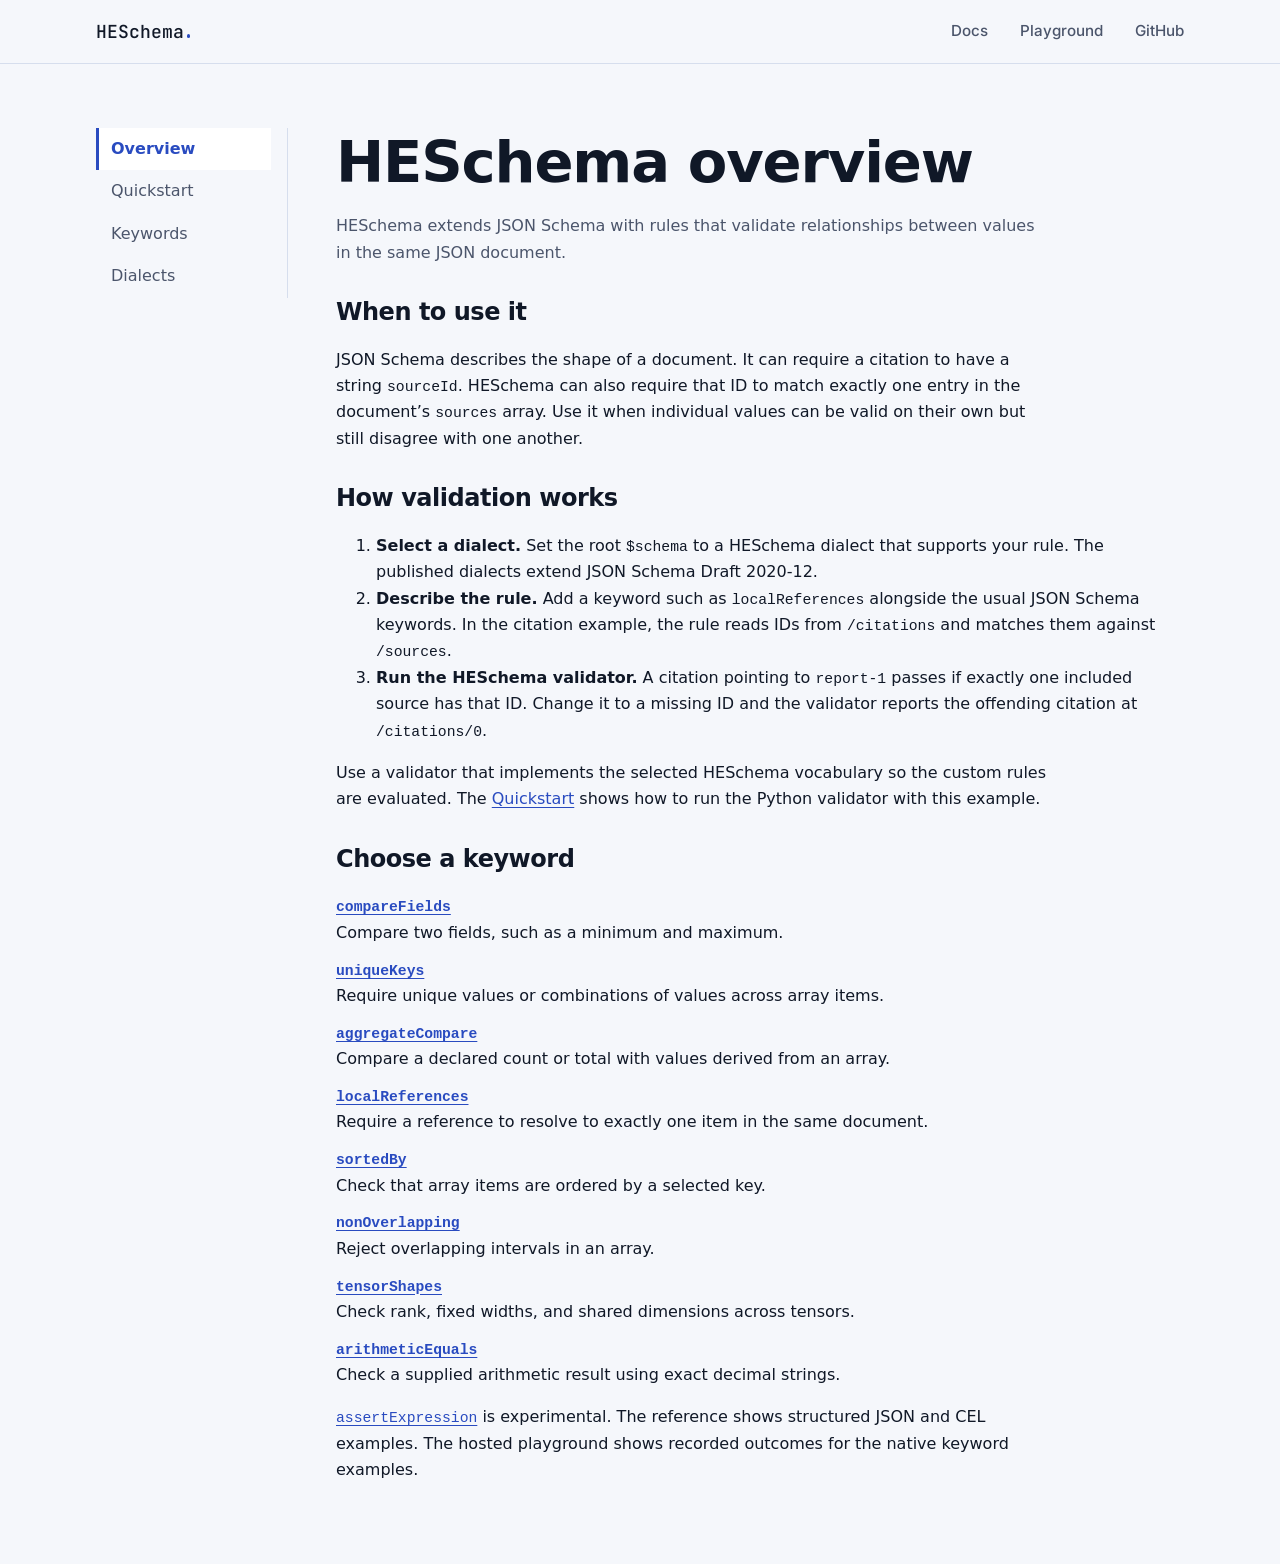
==== docs/index.html @ dccbb168 "Organize HESchema documentation into chapters" ====
<!doctype html>
<html lang="en">
<head>
  <meta charset="utf-8">
  <meta name="viewport" content="width=device-width, initial-scale=1">
  <title>Overview | HESchema Docs</title>
  <link rel="stylesheet" href="../style.css">
</head>
<body>
<header><nav aria-label="Main navigation"><a class="brand" href="../">HESchema</a><a href="../docs/" aria-current="true">Docs</a><a href="../playground/">Playground</a><a href="https://github.com/HarshPopat23/HESchema-">GitHub</a></nav></header>
<main class="docs-layout">
  <nav class="docs-sidebar" aria-label="Documentation chapters">
    <ol>
      <li><a href="../docs/" aria-current="page">Overview</a></li>
      <li><a href="../docs/quickstart/">Quickstart</a></li>
      <li><a href="../docs/keywords/">Keywords</a></li>
      <li><a href="../docs/dialects/">Dialects</a></li>
    </ol>
  </nav>
  <article class="docs-content">
<h1>HESchema overview</h1>
<p class="lead">HESchema extends JSON Schema with rules that validate relationships between values in the same JSON document.</p>

<h2>When to use it</h2>
<p>JSON Schema describes the shape of a document. It can require a citation to have a string <code>sourceId</code>. HESchema can also require that ID to match exactly one entry in the document’s <code>sources</code> array. Use it when individual values can be valid on their own but still disagree with one another.</p>

<h2>How validation works</h2>
<ol>
  <li><strong>Select a dialect.</strong> Set the root <code>$schema</code> to a HESchema dialect that supports your rule. The published dialects extend JSON Schema Draft 2020-12.</li>
  <li><strong>Describe the rule.</strong> Add a keyword such as <code>localReferences</code> alongside the usual JSON Schema keywords. In the citation example, the rule reads IDs from <code>/citations</code> and matches them against <code>/sources</code>.</li>
  <li><strong>Run the HESchema validator.</strong> A citation pointing to <code>report-1</code> passes if exactly one included source has that ID. Change it to a missing ID and the validator reports the offending citation at <code>/citations/0</code>.</li>
</ol>
<p>Use a validator that implements the selected HESchema vocabulary so the custom rules are evaluated. The <a href="quickstart/">Quickstart</a> shows how to run the Python validator with this example.</p>

<h2>Choose a keyword</h2>
<dl>
  <dt><a href="keywords/#compareFields"><code>compareFields</code></a></dt><dd>Compare two fields, such as a minimum and maximum.</dd>
  <dt><a href="keywords/#uniqueKeys"><code>uniqueKeys</code></a></dt><dd>Require unique values or combinations of values across array items.</dd>
  <dt><a href="keywords/#aggregateCompare"><code>aggregateCompare</code></a></dt><dd>Compare a declared count or total with values derived from an array.</dd>
  <dt><a href="keywords/#localReferences"><code>localReferences</code></a></dt><dd>Require a reference to resolve to exactly one item in the same document.</dd>
  <dt><a href="keywords/#sortedBy"><code>sortedBy</code></a></dt><dd>Check that array items are ordered by a selected key.</dd>
  <dt><a href="keywords/#nonOverlapping"><code>nonOverlapping</code></a></dt><dd>Reject overlapping intervals in an array.</dd>
  <dt><a href="keywords/#tensorShapes"><code>tensorShapes</code></a></dt><dd>Check rank, fixed widths, and shared dimensions across tensors.</dd>
  <dt><a href="keywords/#arithmeticEquals"><code>arithmeticEquals</code></a></dt><dd>Check a supplied arithmetic result using exact decimal strings.</dd>
</dl>
<p><a href="keywords/#assertExpression"><code>assertExpression</code></a> is experimental. The reference shows structured JSON and CEL examples. The hosted playground shows recorded outcomes for the native keyword examples.</p>
  </article>
</main>
</body>
</html>
---- style.css ----
@import url("https://fonts.googleapis.com/css2?family=Inter:wght@500&family=JetBrains+Mono:wght@500&display=swap");

:root {
  color-scheme: light;
  --bg: #f5f7fb;
  --surface: #fff;
  --text: #101827;
  --muted: #4b556b;
  --accent: #294bc0;
  --border: #d6deed;
  --code: #0e1424;
}
* { box-sizing: border-box; }
body { margin: 0; background: var(--bg); color: var(--text); font: 1rem/1.65 system-ui, sans-serif; }
a { color: var(--accent); text-underline-offset: .18em; }
:focus-visible { outline: 3px solid var(--accent); outline-offset: 3px; }
footer { background: var(--surface); border-block-end: 1px solid var(--border); }
header { background: var(--bg); border-block-end: 1px solid var(--border); }
header nav, main, .footer-inner { width: min(100% - 2rem, 68rem); margin-inline: auto; }
header nav {
  display: flex;
  flex-wrap: wrap;
  align-items: center;
  gap: .75rem clamp(1rem, 3vw, 2rem);
  padding-block: 1.125rem;
  font: 500 .95rem/1.5 "Inter", system-ui, sans-serif;
}
header nav a { color: var(--muted); text-decoration: none; }
header nav a:hover { color: var(--accent); text-decoration: underline; }
header nav .brand {
  color: var(--text);
  font: 500 1.125rem/1.5 "JetBrains Mono", ui-monospace, monospace;
  margin-inline-end: auto;
}
header nav .brand::after {
  content: "";
  display: inline-block;
  inline-size: .2em;
  block-size: .2em;
  margin-inline-start: .15em;
  border-radius: 50%;
  background: var(--accent);
}
@media (max-width: 42rem) {
  header nav { padding-block: .875rem; }
  header nav .brand { flex-basis: 100%; }
}
main { padding-block: clamp(1.5rem, 5vw, 4rem); min-height: 70vh; }
.reading { max-width: 52rem; }
h1, h2, h3 { line-height: 1.2; letter-spacing: -.02em; }
h1 { font-size: clamp(2rem, 6vw, 3.6rem); margin: 0 0 1rem; }
h2 { margin-top: 2rem; }
p { max-width: 70ch; }
.lead, .muted { color: var(--muted); }
.columns { display: grid; grid-template-columns: repeat(2, minmax(0, 1fr)); gap: 1.5rem; }
.hero { align-items: center; }
.card, details { border: 1px solid var(--border); border-radius: .65rem; padding: 1rem; background: var(--surface); }
details { margin-block: .6rem; }
summary { cursor: pointer; font-weight: 650; }
pre { background: var(--code); color: #e3ebff; padding: 1rem; border-radius: .55rem; overflow: auto; }
pre, code, textarea { font-family: ui-monospace, monospace; font-size: .92rem; }
button, select, textarea, .button { border: 1px solid var(--border); border-radius: .4rem; padding: .55rem .75rem; color: var(--text); background: white; }
button, select, .button { font: inherit; }
button, .button { cursor: pointer; }
button:disabled { cursor: wait; opacity: .7; }
.primary { background: var(--accent); color: white; border-color: var(--accent); }
.button { display: inline-block; text-decoration: none; }
.actions { display: flex; flex-wrap: wrap; align-items: center; gap: .65rem; margin-block: 1rem; }
label { display: block; font-weight: 650; }
textarea { display: block; width: 100%; min-height: 21rem; resize: vertical; }
#result { white-space: pre-wrap; overflow-wrap: anywhere; }
.table { overflow-x: auto; }
table { width: 100%; border-collapse: collapse; background: white; }
th, td { padding: .65rem; text-align: left; border-bottom: 1px solid var(--border); }
.footer-inner { padding-block: 1rem; }
section[id] { scroll-margin-top: 1rem; }
@media (max-width: 45rem) { .columns { grid-template-columns: 1fr; } }

.home-code {
  margin: 0;
  overflow: hidden;
  color: #e3ebff;
  background: var(--code);
  border: 1px solid #27324a;
  border-radius: .8rem;
  box-shadow: 0 18px 35px -24px #0e1424;
}
.home-code figcaption {
  display: flex;
  align-items: center;
  gap: 1rem;
  padding: .85rem 1.25rem;
  border-bottom: 1px solid #27324a;
  color: #b6c2da;
  font: .85rem/1.5 "JetBrains Mono", ui-monospace, monospace;
}
.home-code-lights {
  inline-size: .55rem;
  block-size: .55rem;
  margin-inline-end: 1.4rem;
  border-radius: 50%;
  background: #ff6864;
  box-shadow: .8rem 0 #f8c24b, 1.6rem 0 #52ce77;
}
.home-code pre { margin: 0; padding: 1.25rem; }
.home-code code { font-family: "JetBrains Mono", ui-monospace, monospace; }
.home-code code span { color: #a9eea1; }
.home-explainer { margin-block-start: clamp(3rem, 7vw, 6rem); }
.home-step {
  align-items: center;
  gap: clamp(1rem, 4vw, 3rem);
  padding-block: 1.5rem;
  border-top: 1px solid var(--border);
}
.home-step h3 { margin-block-start: 0; }
.home-step img { display: block; width: 100%; height: auto; }
@media (max-width: 45rem) {
  .home-step img { order: 1; }
}

.docs-layout {
  display: grid;
  grid-template-columns: 12rem minmax(0, 1fr);
  align-items: start;
  gap: clamp(1.5rem, 4vw, 3rem);
}
.docs-sidebar {
  position: sticky;
  top: 1rem;
  border-inline-end: 1px solid var(--border);
  padding-inline-end: 1rem;
}
.docs-sidebar ol { margin: 0; padding: 0; list-style: none; }
.docs-sidebar a {
  display: block;
  padding: .5rem .75rem;
  border-inline-start: 3px solid transparent;
  color: var(--muted);
  text-decoration: none;
}
.docs-sidebar a:hover { text-decoration: underline; }
.docs-sidebar a[aria-current="page"] {
  border-inline-start-color: var(--accent);
  background: var(--surface);
  color: var(--accent);
  font-weight: 650;
}
.docs-content { min-width: 0; overflow-wrap: anywhere; }
.docs-content pre { overflow-wrap: normal; }
.docs-content dt { margin-block-start: .65rem; font-weight: 650; }
.docs-content dd { margin-inline-start: 0; }
@media (max-width: 45rem) {
  .docs-layout { grid-template-columns: minmax(0, 1fr); }
  .docs-sidebar {
    position: static;
    border-inline-end: 0;
    border-block-end: 1px solid var(--border);
    padding: 0 0 .5rem;
  }
  .docs-sidebar ol { display: flex; flex-wrap: wrap; gap: .25rem; }
}
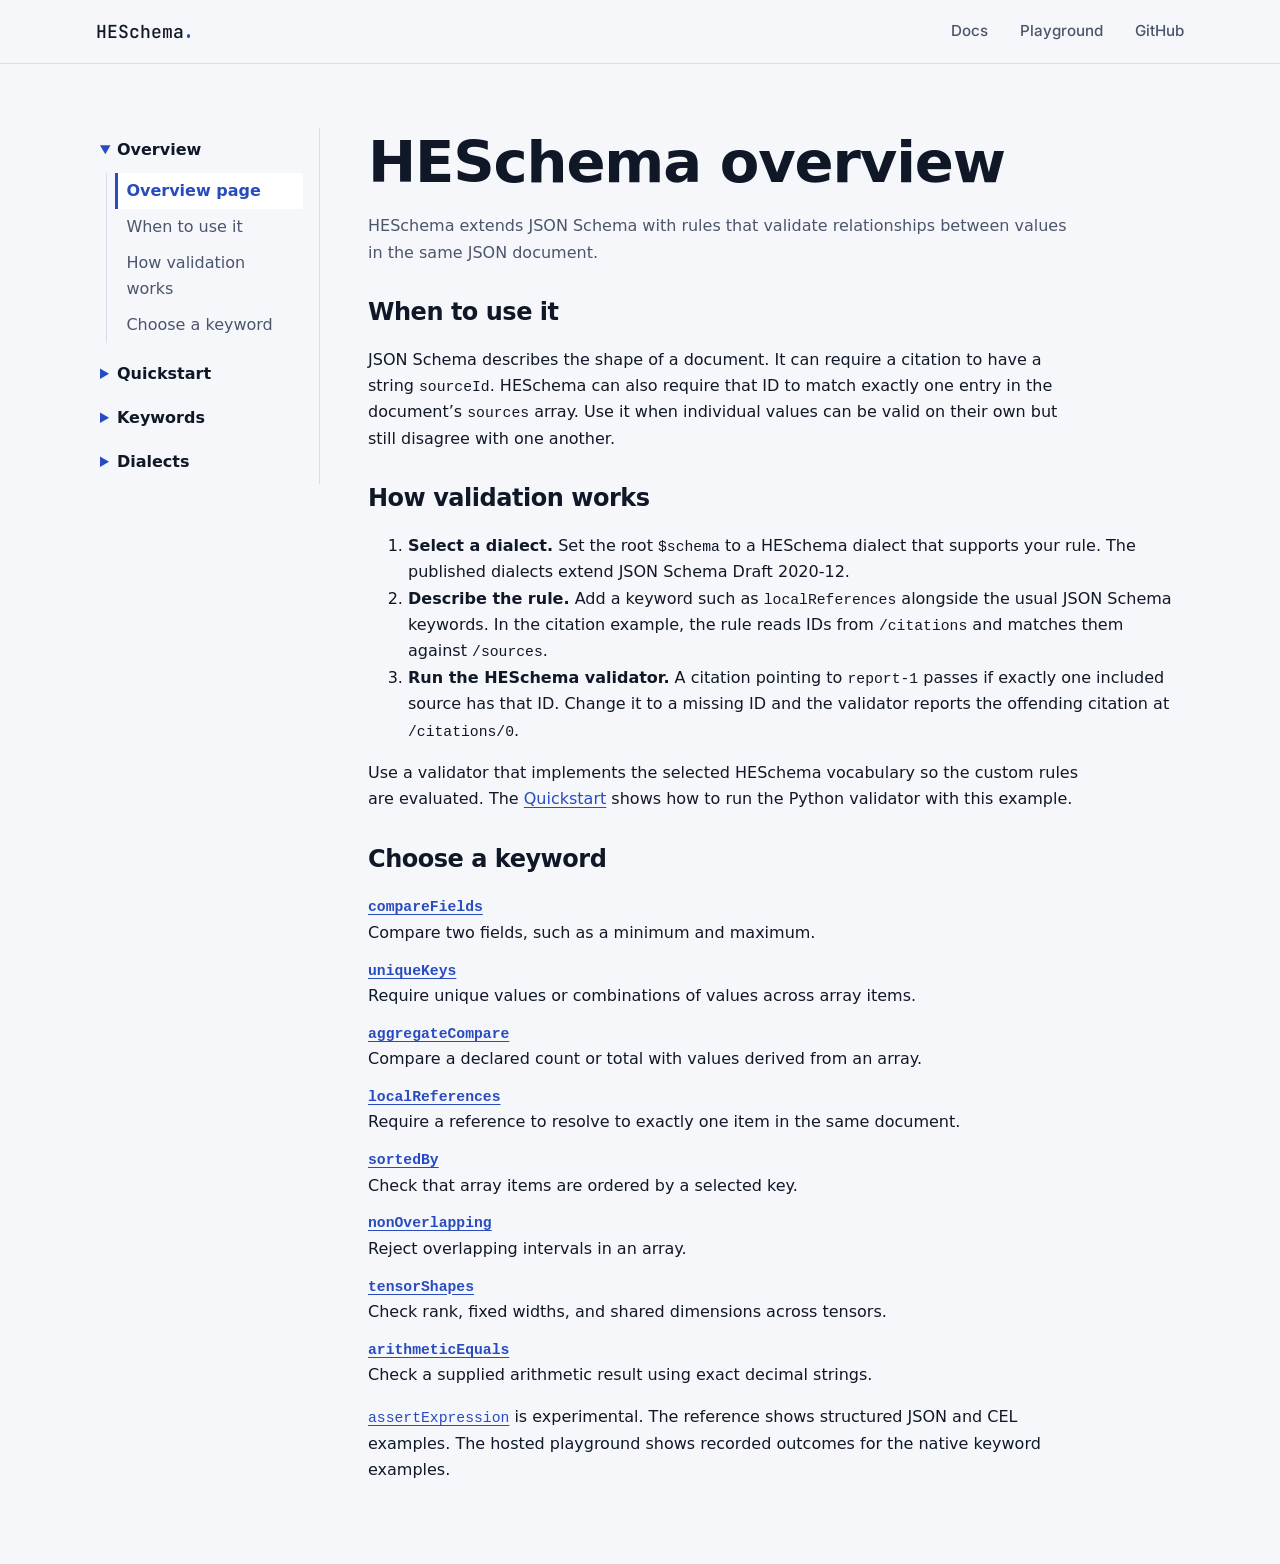
==== commit 79d639bb: "Improve Docs navigation and code examples" ====
--- a/docs/index.html
+++ b/docs/index.html
@@ -10,21 +10,55 @@
 <header><nav aria-label="Main navigation"><a class="brand" href="../">HESchema</a><a href="../docs/" aria-current="true">Docs</a><a href="../playground/">Playground</a><a href="https://github.com/HarshPopat23/HESchema-">GitHub</a></nav></header>
 <main class="docs-layout">
   <nav class="docs-sidebar" aria-label="Documentation chapters">
-    <ol>
-      <li><a href="../docs/" aria-current="page">Overview</a></li>
-      <li><a href="../docs/quickstart/">Quickstart</a></li>
-      <li><a href="../docs/keywords/">Keywords</a></li>
-      <li><a href="../docs/dialects/">Dialects</a></li>
-    </ol>
+    <details open>
+      <summary>Overview</summary>
+      <ul>
+        <li><a href="../docs/" aria-current="page">Overview page</a></li>
+        <li><a href="../docs/#when-to-use-it">When to use it</a></li>
+        <li><a href="../docs/#how-validation-works">How validation works</a></li>
+        <li><a href="../docs/#choose-a-keyword">Choose a keyword</a></li>
+      </ul>
+    </details>
+    <details>
+      <summary>Quickstart</summary>
+      <ul>
+        <li><a href="../docs/quickstart/">Quickstart page</a></li>
+        <li><a href="../docs/quickstart/#install-the-validator">1. Install the validator</a></li>
+        <li><a href="../docs/quickstart/#validate-the-example">2. Validate the example</a></li>
+        <li><a href="../docs/quickstart/#live">3. Start the live playground</a></li>
+      </ul>
+    </details>
+    <details>
+      <summary>Keywords</summary>
+      <ul>
+        <li><a href="../docs/keywords/">Keywords page</a></li>
+        <li><a href="../docs/keywords/#compareFields">compareFields</a></li>
+        <li><a href="../docs/keywords/#uniqueKeys">uniqueKeys</a></li>
+        <li><a href="../docs/keywords/#aggregateCompare">aggregateCompare</a></li>
+        <li><a href="../docs/keywords/#localReferences">localReferences</a></li>
+        <li><a href="../docs/keywords/#sortedBy">sortedBy</a></li>
+        <li><a href="../docs/keywords/#nonOverlapping">nonOverlapping</a></li>
+        <li><a href="../docs/keywords/#tensorShapes">tensorShapes</a></li>
+        <li><a href="../docs/keywords/#arithmeticEquals">arithmeticEquals</a></li>
+        <li><a href="../docs/keywords/#assertExpression">assertExpression</a></li>
+      </ul>
+    </details>
+    <details>
+      <summary>Dialects</summary>
+      <ul>
+        <li><a href="../docs/dialects/">Dialects page</a></li>
+        <li><a href="../docs/dialects/#experimental-expressions">Experimental expressions</a></li>
+      </ul>
+    </details>
   </nav>
   <article class="docs-content">
 <h1>HESchema overview</h1>
 <p class="lead">HESchema extends JSON Schema with rules that validate relationships between values in the same JSON document.</p>
 
-<h2>When to use it</h2>
+<h2 id="when-to-use-it">When to use it</h2>
 <p>JSON Schema describes the shape of a document. It can require a citation to have a string <code>sourceId</code>. HESchema can also require that ID to match exactly one entry in the document’s <code>sources</code> array. Use it when individual values can be valid on their own but still disagree with one another.</p>
 
-<h2>How validation works</h2>
+<h2 id="how-validation-works">How validation works</h2>
 <ol>
   <li><strong>Select a dialect.</strong> Set the root <code>$schema</code> to a HESchema dialect that supports your rule. The published dialects extend JSON Schema Draft 2020-12.</li>
   <li><strong>Describe the rule.</strong> Add a keyword such as <code>localReferences</code> alongside the usual JSON Schema keywords. In the citation example, the rule reads IDs from <code>/citations</code> and matches them against <code>/sources</code>.</li>
@@ -32,7 +66,7 @@
 </ol>
 <p>Use a validator that implements the selected HESchema vocabulary so the custom rules are evaluated. The <a href="quickstart/">Quickstart</a> shows how to run the Python validator with this example.</p>
 
-<h2>Choose a keyword</h2>
+<h2 id="choose-a-keyword">Choose a keyword</h2>
 <dl>
   <dt><a href="keywords/#compareFields"><code>compareFields</code></a></dt><dd>Compare two fields, such as a minimum and maximum.</dd>
   <dt><a href="keywords/#uniqueKeys"><code>uniqueKeys</code></a></dt><dd>Require unique values or combinations of values across array items.</dd>
--- a/style.css
+++ b/style.css
@@ -120,20 +120,36 @@
 
 .docs-layout {
   display: grid;
-  grid-template-columns: 12rem minmax(0, 1fr);
+  grid-template-columns: 14rem minmax(0, 1fr);
   align-items: start;
   gap: clamp(1.5rem, 4vw, 3rem);
 }
 .docs-sidebar {
   position: sticky;
   top: 1rem;
+  max-block-size: calc(100vh - 2rem);
+  overflow-y: auto;
   border-inline-end: 1px solid var(--border);
   padding-inline-end: 1rem;
 }
-.docs-sidebar ol { margin: 0; padding: 0; list-style: none; }
+.docs-sidebar details {
+  margin: 0;
+  padding: .2rem 0;
+  border: 0;
+  background: transparent;
+}
+.docs-sidebar summary { padding: .35rem .25rem; color: var(--text); }
+.docs-sidebar summary::marker { color: var(--accent); }
+.docs-sidebar ul {
+  margin: .25rem 0 .35rem .6rem;
+  padding: 0 0 0 .55rem;
+  list-style: none;
+  border-inline-start: 1px solid var(--border);
+}
 .docs-sidebar a {
   display: block;
-  padding: .5rem .75rem;
+  padding: .3rem .5rem;
+  overflow-wrap: anywhere;
   border-inline-start: 3px solid transparent;
   color: var(--muted);
   text-decoration: none;
@@ -146,16 +162,34 @@
   font-weight: 650;
 }
 .docs-content { min-width: 0; overflow-wrap: anywhere; }
-.docs-content pre { overflow-wrap: normal; }
+.docs-content pre {
+  overflow-wrap: normal;
+  color: var(--text);
+  background: #f6f7f9;
+  border: 1px solid var(--border);
+  border-radius: .2rem;
+}
+.docs-code-key { color: #174782; font-weight: 650; }
+.docs-code-toolbar {
+  display: flex;
+  flex-wrap: wrap;
+  align-items: center;
+  gap: .65rem;
+  margin-block-start: 1rem;
+}
+.docs-code-toolbar button { padding: .25rem .55rem; font-size: .85rem; }
+.docs-code-toolbar [role="status"] { color: var(--muted); font-size: .85rem; }
+.docs-code-toolbar + pre { margin-block-start: .35rem; }
 .docs-content dt { margin-block-start: .65rem; font-weight: 650; }
 .docs-content dd { margin-inline-start: 0; }
 @media (max-width: 45rem) {
   .docs-layout { grid-template-columns: minmax(0, 1fr); }
   .docs-sidebar {
     position: static;
+    max-block-size: none;
+    overflow: visible;
     border-inline-end: 0;
     border-block-end: 1px solid var(--border);
     padding: 0 0 .5rem;
   }
-  .docs-sidebar ol { display: flex; flex-wrap: wrap; gap: .25rem; }
 }
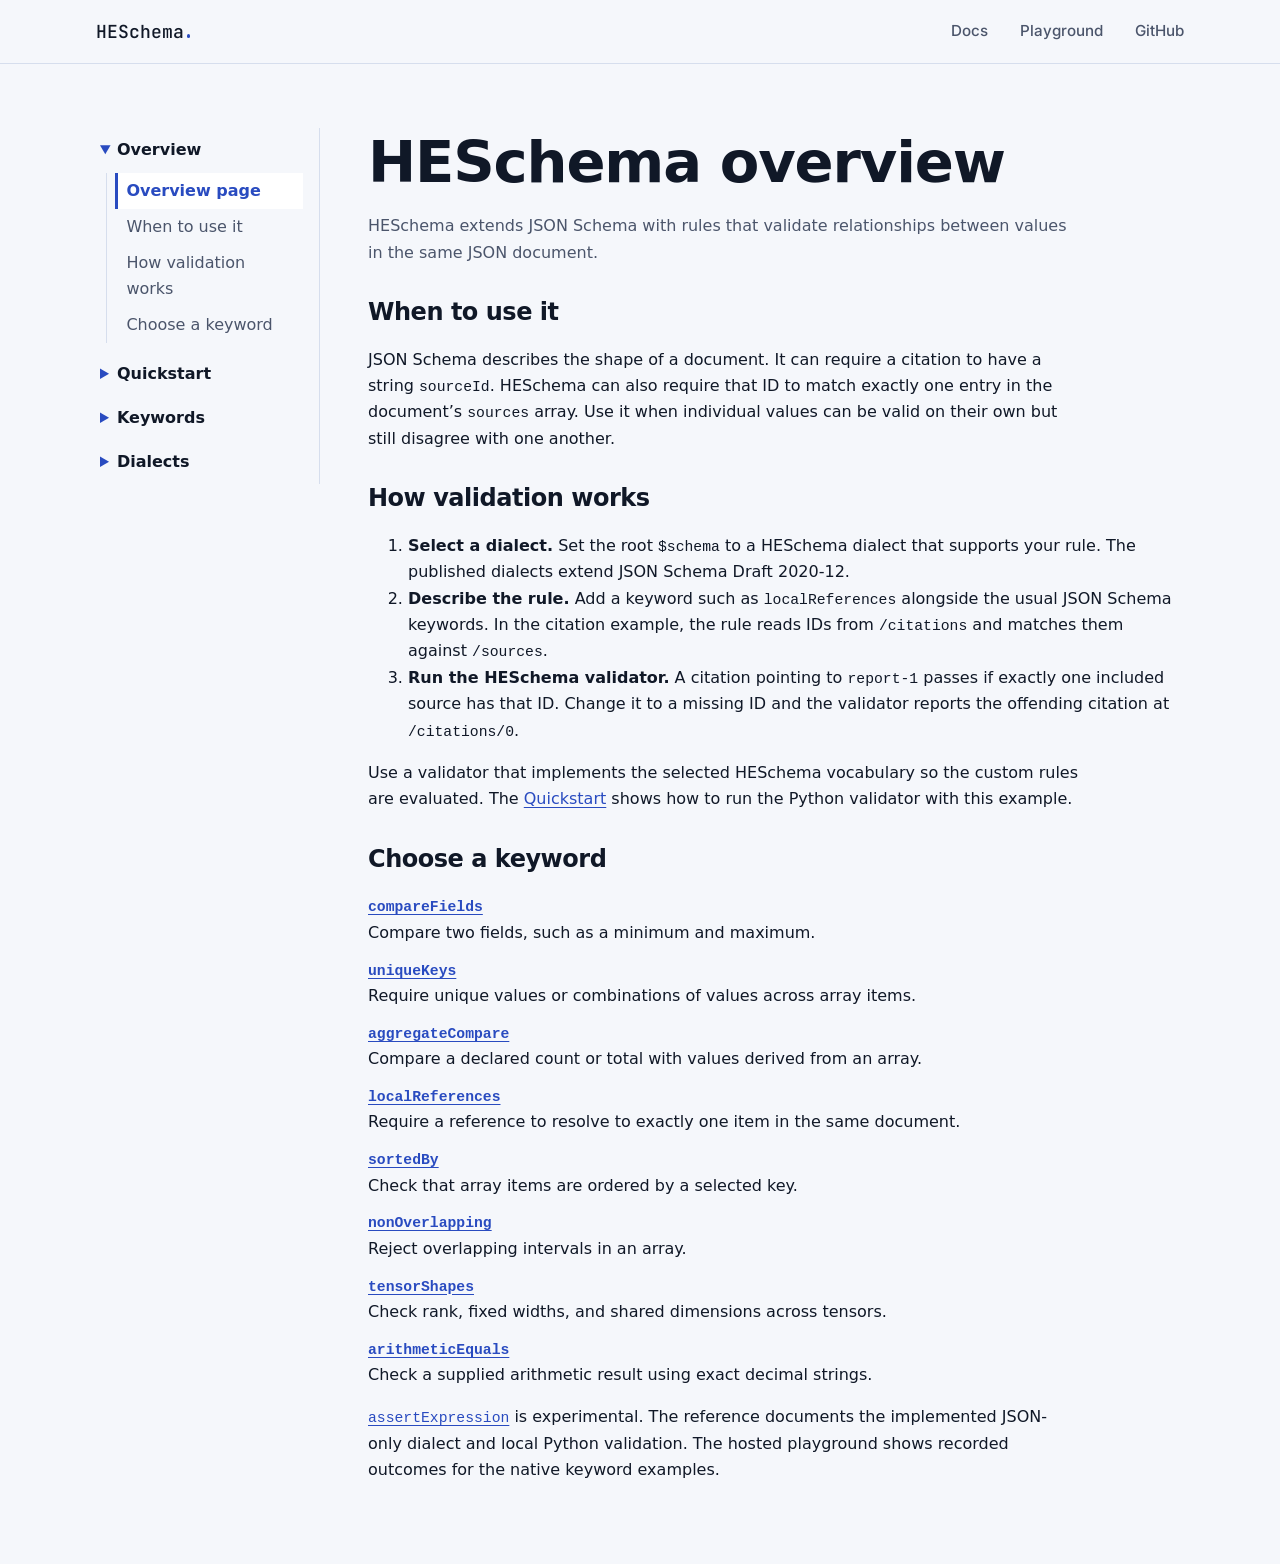
==== commit 3bb7eb04: "Document the implemented JSON assertExpression dialect in depth" ====
--- a/docs/index.html
+++ b/docs/index.html
@@ -40,7 +40,7 @@
         <li><a href="../docs/keywords/#nonOverlapping">nonOverlapping</a></li>
         <li><a href="../docs/keywords/#tensorShapes">tensorShapes</a></li>
         <li><a href="../docs/keywords/#arithmeticEquals">arithmeticEquals</a></li>
-        <li><a href="../docs/keywords/#assertExpression">assertExpression</a></li>
+        <li><a href="../docs/keywords/assertExpression/">assertExpression</a></li>
       </ul>
     </details>
     <details>
@@ -77,7 +77,7 @@
   <dt><a href="keywords/#tensorShapes"><code>tensorShapes</code></a></dt><dd>Check rank, fixed widths, and shared dimensions across tensors.</dd>
   <dt><a href="keywords/#arithmeticEquals"><code>arithmeticEquals</code></a></dt><dd>Check a supplied arithmetic result using exact decimal strings.</dd>
 </dl>
-<p><a href="keywords/#assertExpression"><code>assertExpression</code></a> is experimental. The reference shows structured JSON and CEL examples. The hosted playground shows recorded outcomes for the native keyword examples.</p>
+<p><a href="keywords/assertExpression/"><code>assertExpression</code></a> is experimental. The reference documents the implemented JSON-only dialect and local Python validation. The hosted playground shows recorded outcomes for the native keyword examples.</p>
   </article>
 </main>
 </body>
